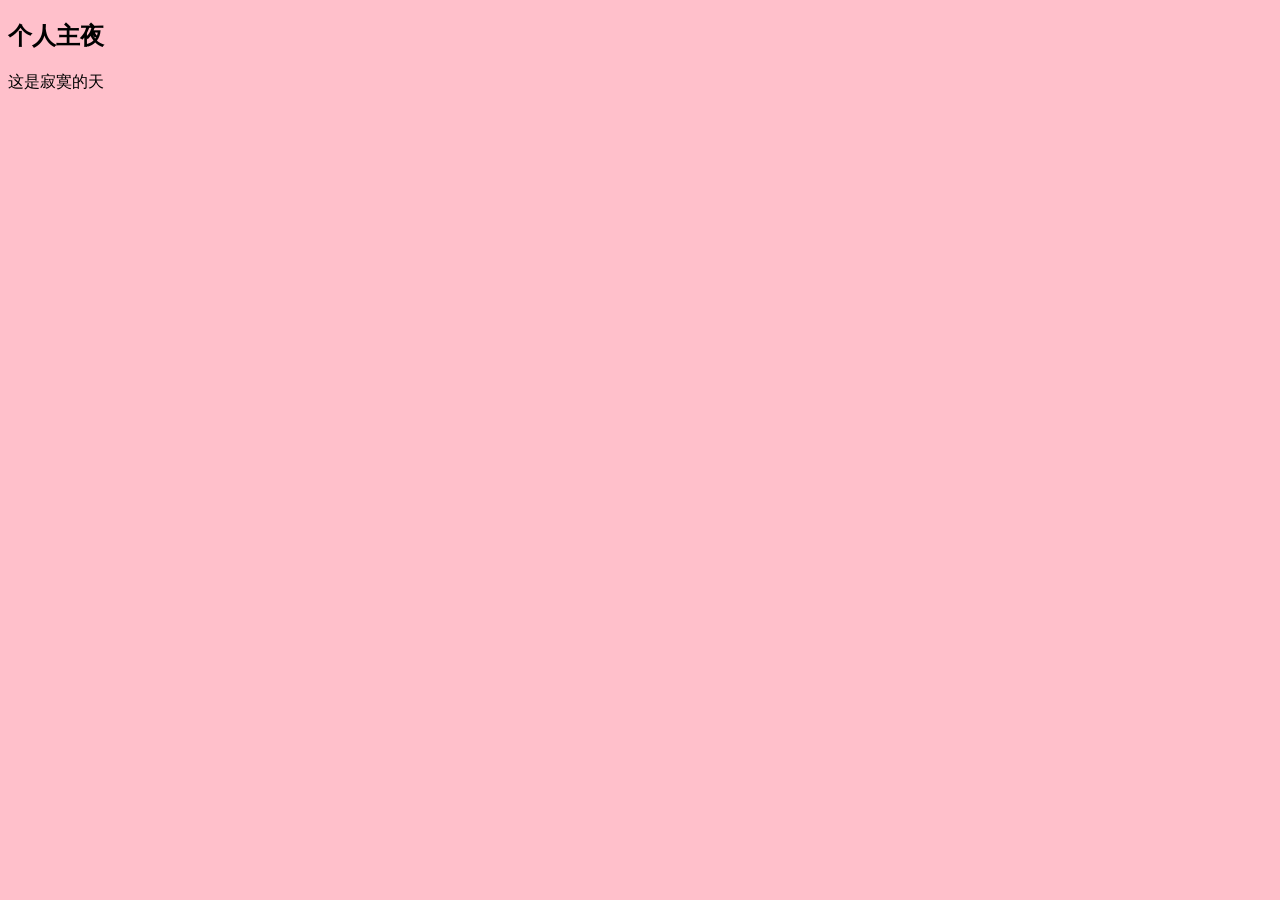
==== index.html @ 7aca1d99 "新建index" ====
<!DOCTYPE html>
<html lang="en">
<head>
    <meta charset="UTF-8">
    <meta name="viewport" content="width=device-width, initial-scale=1.0">
    <meta http-equiv="X-UA-Compatible" content="ie=edge">
    <title>Document</title>
    <style>
    body{
        background-color: pink;
    }
    </style>
</head>
<body>
    <h2>个人主夜</h2>
    <p>这是寂寞的天</p>
</body>
</html>
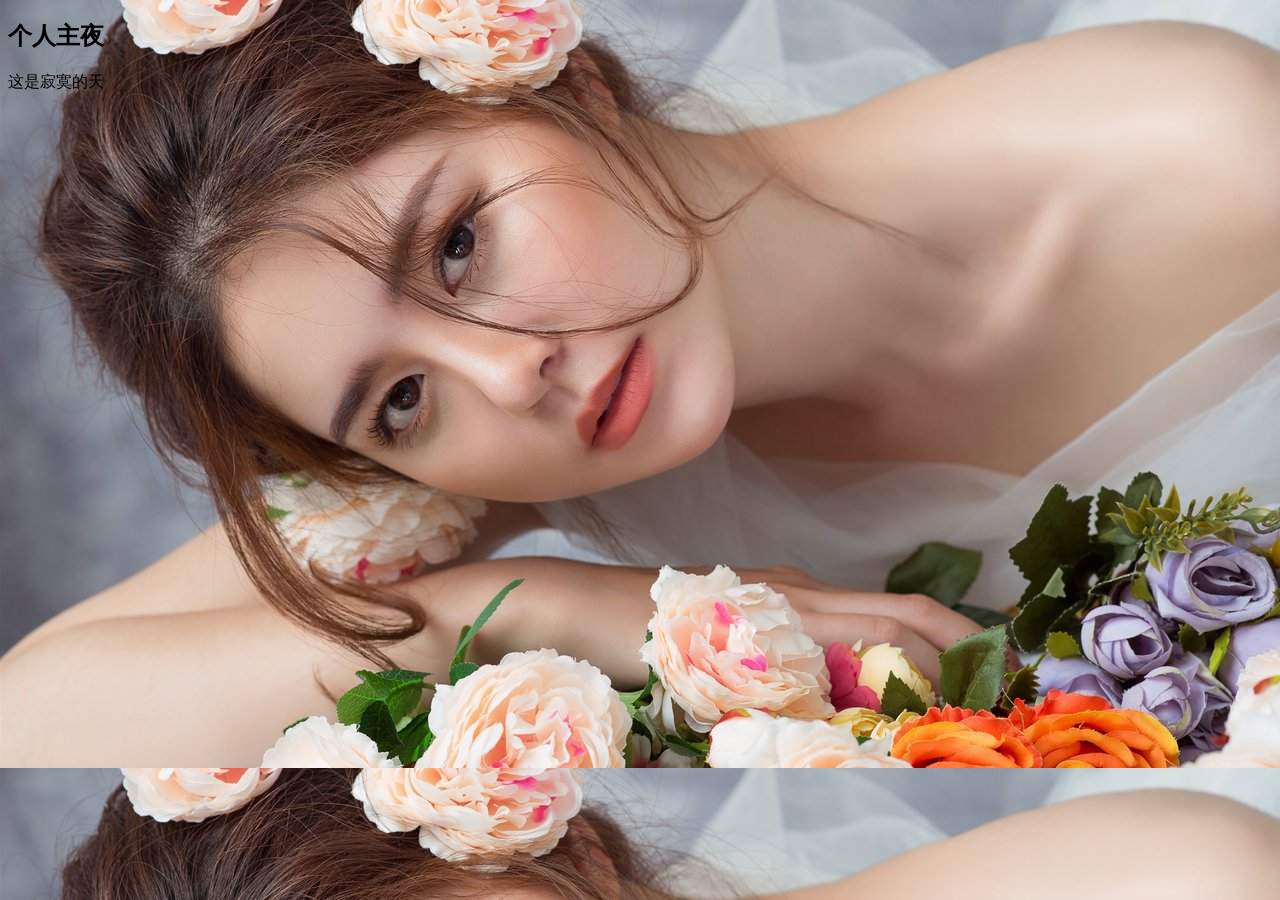
==== commit 5ea1626e: "更改主页背景" ====
--- a/index.html
+++ b/index.html
@@ -8,7 +8,7 @@
     <title>Document</title>
     <style>
     body{
-        background-color: pink;
+        background-image: url("./img/12.jpg");
     }
     </style>
 </head>
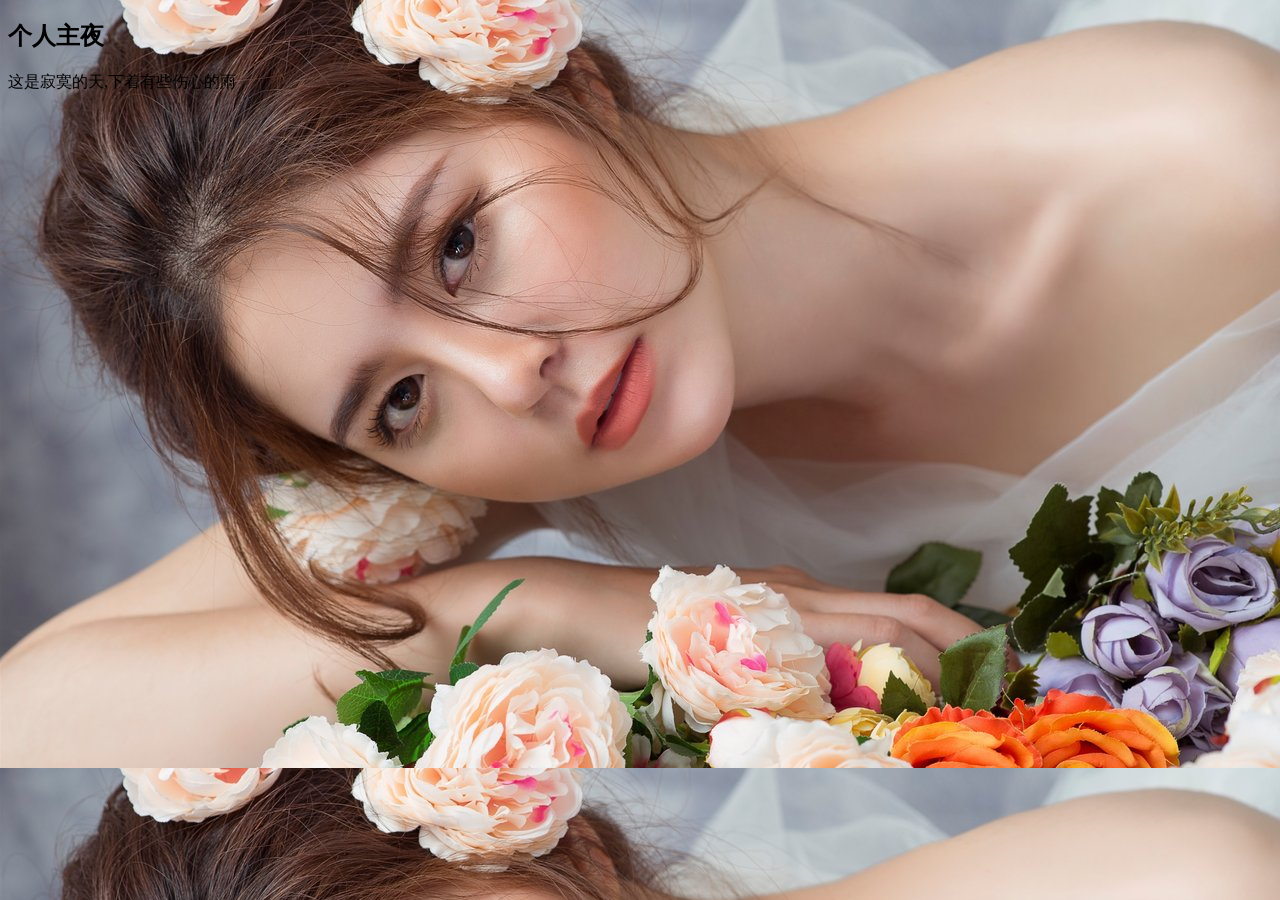
==== commit 388f583e: "新增个性签名" ====
--- a/index.html
+++ b/index.html
@@ -14,6 +14,6 @@
 </head>
 <body>
     <h2>个人主夜</h2>
-    <p>这是寂寞的天</p>
+    <p>这是寂寞的天,下着有些伤心的雨</p>
 </body>
 </html>
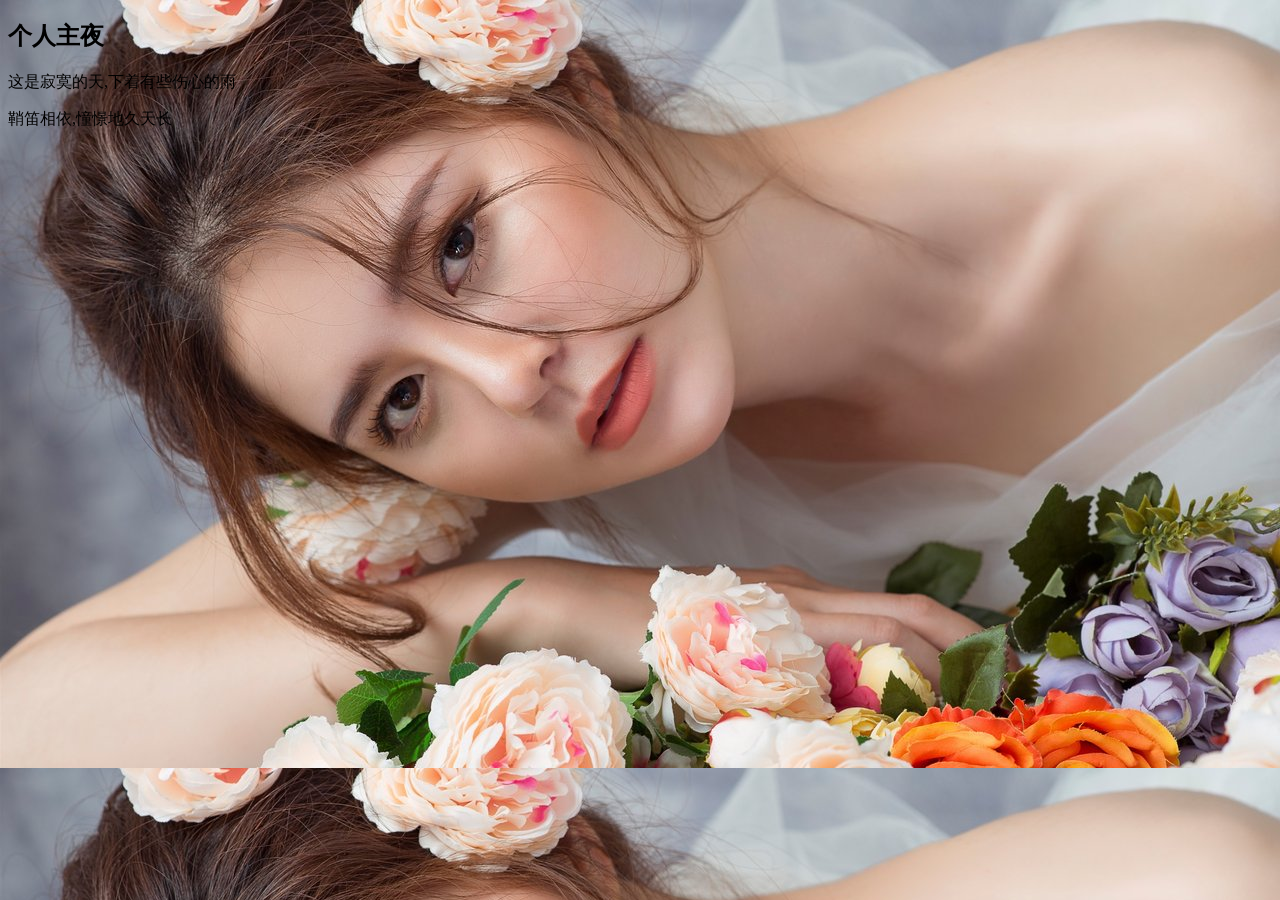
==== commit a4c9539f: "誓言" ====
--- a/index.html
+++ b/index.html
@@ -15,5 +15,6 @@
 <body>
     <h2>个人主夜</h2>
     <p>这是寂寞的天,下着有些伤心的雨</p>
+    <p>鞘笛相依,憧憬地久天长</p>
 </body>
 </html>
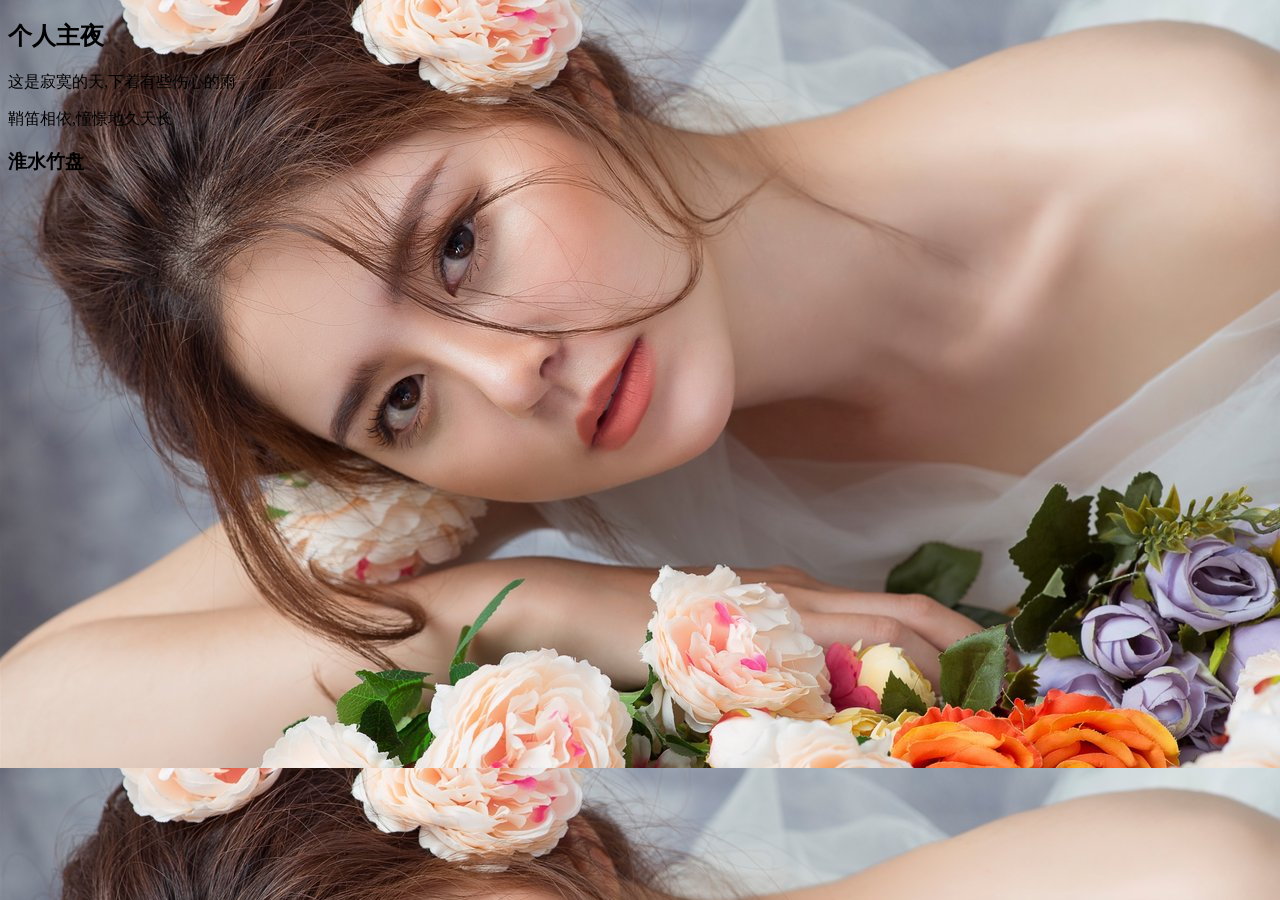
==== commit 6cfc99d1: "新增h3" ====
--- a/index.html
+++ b/index.html
@@ -16,5 +16,6 @@
     <h2>个人主夜</h2>
     <p>这是寂寞的天,下着有些伤心的雨</p>
     <p>鞘笛相依,憧憬地久天长</p>
+    <h3>淮水竹盘</h3>
 </body>
 </html>
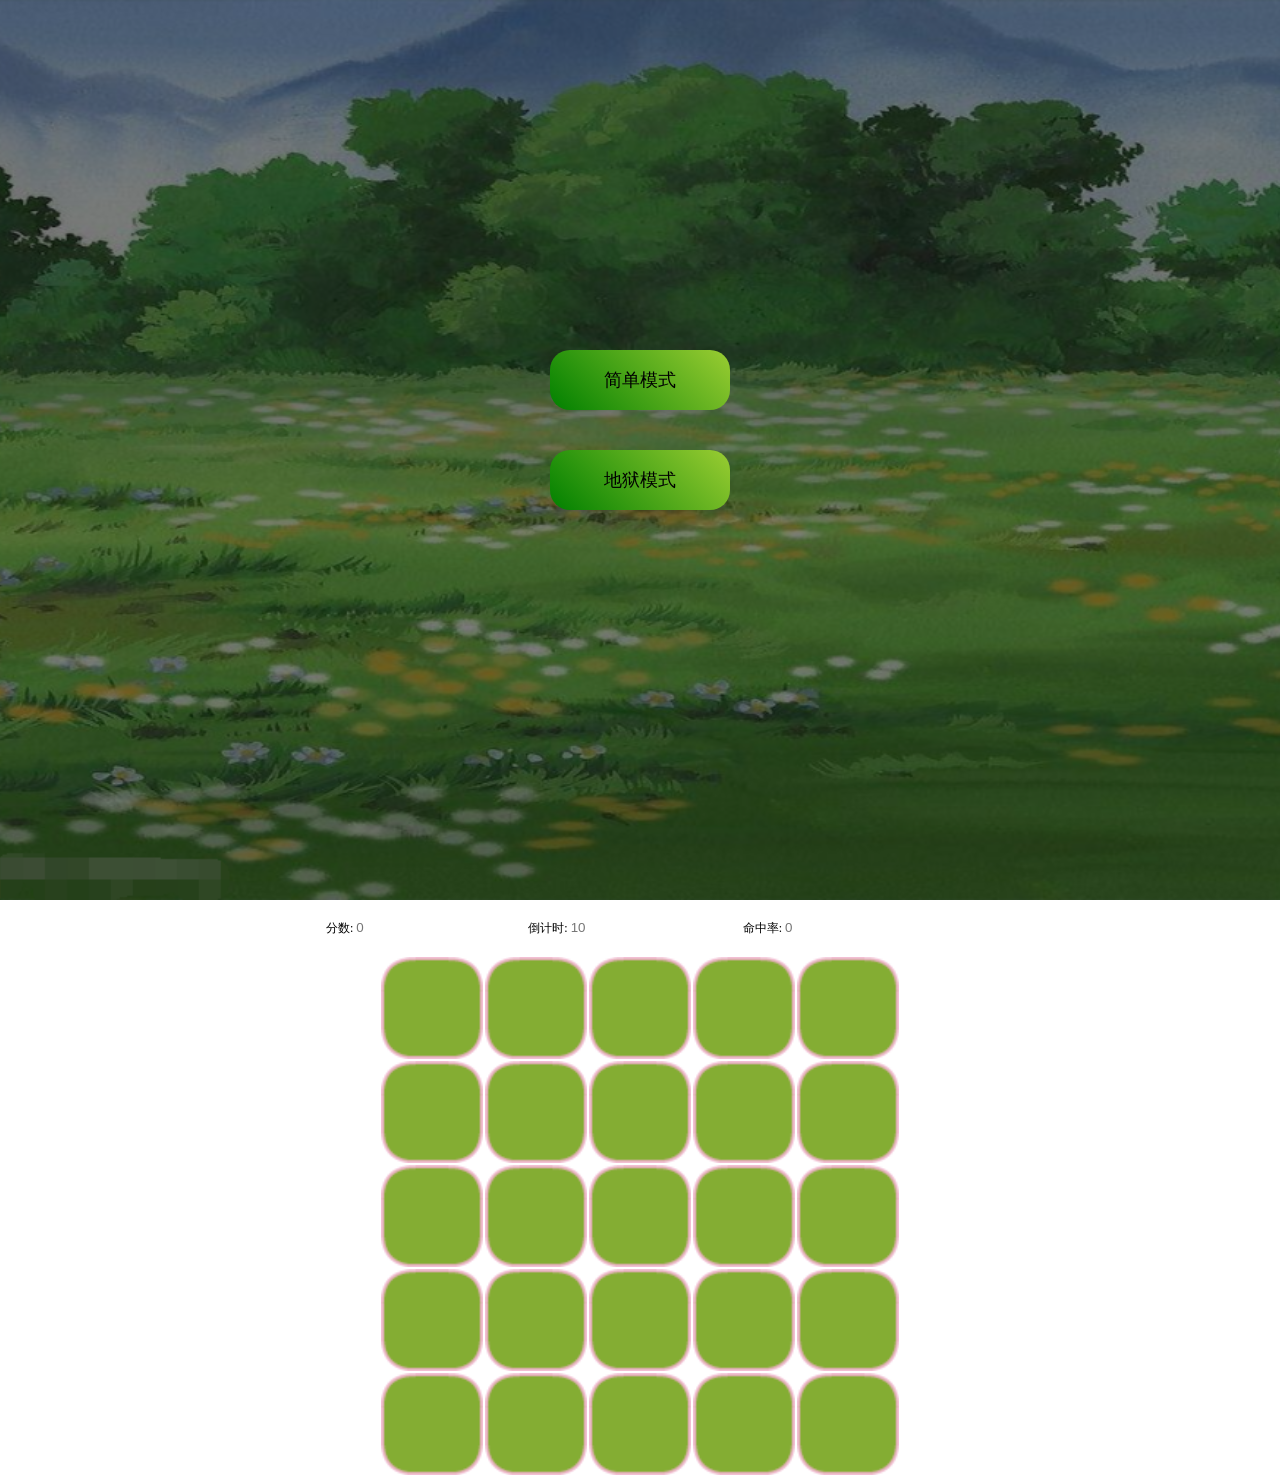
==== commit 9a131d91: "新增index" ====
--- a/index.html
+++ b/index.html
@@ -1,21 +1,70 @@
-
 <!DOCTYPE html>
 <html lang="en">
+
 <head>
     <meta charset="UTF-8">
     <meta name="viewport" content="width=device-width, initial-scale=1.0">
     <meta http-equiv="X-UA-Compatible" content="ie=edge">
     <title>Document</title>
-    <style>
-    body{
-        background-image: url("./img/12.jpg");
-    }
-    </style>
+    <link rel="stylesheet" href="./css/index.css">
 </head>
+
 <body>
-    <h2>个人主夜</h2>
-    <p>这是寂寞的天,下着有些伤心的雨</p>
-    <p>鞘笛相依,憧憬地久天长</p>
-    <h3>淮水竹盘</h3>
+
+    <div class="cover">
+        <input type="button" value="简单模式" id="easy">
+        <input type="button" value="地狱模式" id="hard">
+    </div>
+
+    <div class="news">
+        分数:
+        <input type="text" placeholder="0" id="grade">
+        倒计时:
+        <input type="text" placeholder="10" id="revertime">
+        命中率:
+        <input type="text" placeholder="0" id="minzl">
+
+    </div>
+
+    <table>
+        <tr>
+            <td></td>
+            <td></td>
+            <td></td>
+            <td></td>
+            <td></td>
+        </tr>
+        <tr>
+            <td></td>
+            <td></td>
+            <td></td>
+            <td></td>
+            <td></td>
+        </tr>
+        <tr>
+            <td></td>
+            <td></td>
+            <td></td>
+            <td></td>
+            <td></td>
+        </tr>
+        <tr>
+            <td></td>
+            <td></td>
+            <td></td>
+            <td></td>
+            <td></td>
+        </tr>
+        <tr>
+            <td></td>
+            <td></td>
+            <td></td>
+            <td></td>
+            <td></td>
+        </tr>
+    </table>
+
+    <script src="./js/index.js"></script>
 </body>
+
 </html>
--- a/css/index.css
+++ b/css/index.css
@@ -0,0 +1,112 @@
+body,
+div,
+span,
+p,
+ul,
+li,
+a,
+img,
+input,
+h1,
+h2,
+h3,
+h4,
+h5,
+h6,
+strong,
+del,
+i {
+  margin: 0;
+  padding: 0;
+  box-sizing: border-box;
+}
+img {
+  vertical-align: middle;
+  border: none;
+}
+input {
+  border: none;
+  outline: none;
+}
+a {
+  text-decoration: none;
+  color: #000;
+}
+i {
+  font-style: normal;
+}
+li {
+  list-style: none;
+}
+body {
+  font: 12px/100% "微软雅黑";
+}
+.clearfix::after {
+  content: ".";
+  clear: both;
+  display: block;
+  height: 0;
+  visibility: hidden;
+}
+.clearfix {
+  *zoom: 1;
+}
+
+html,
+body{
+    height: 100%;
+}
+
+body{
+   
+    background: url("../img/bg.png") no-repeat center/cover;
+    overflow: hidden;
+}
+
+.news{
+    margin-top: 20px;
+    text-align: center;
+}
+
+table{
+
+    margin: 20px auto 0;
+    cursor: url("../img/chuizi.png"),auto;
+    
+}
+td{
+    height: 100px;
+    width: 100px;
+    background: url("../img/overBg.png") no-repeat center/cover;
+}
+
+.cover{
+    width: 100%;
+    height: 100%;
+    background: rgba(0, 0, 0, 0.5);
+}
+
+.cover input{
+    position: absolute;
+    background:linear-gradient(45deg, green, yellowgreen);
+    width: 180px;
+    height: 60px;
+    border-radius: 20px;
+    left: 50%;
+    top: 50%;
+    margin-left: -90px;
+    margin-top: -100px;
+    font-size: 18px;
+
+}
+
+.cover #hard{
+    margin-top: 0;
+}
+
+img{
+    width: 80px;
+    height: 80px;
+    display: block;
+    margin: 0 auto;
+}
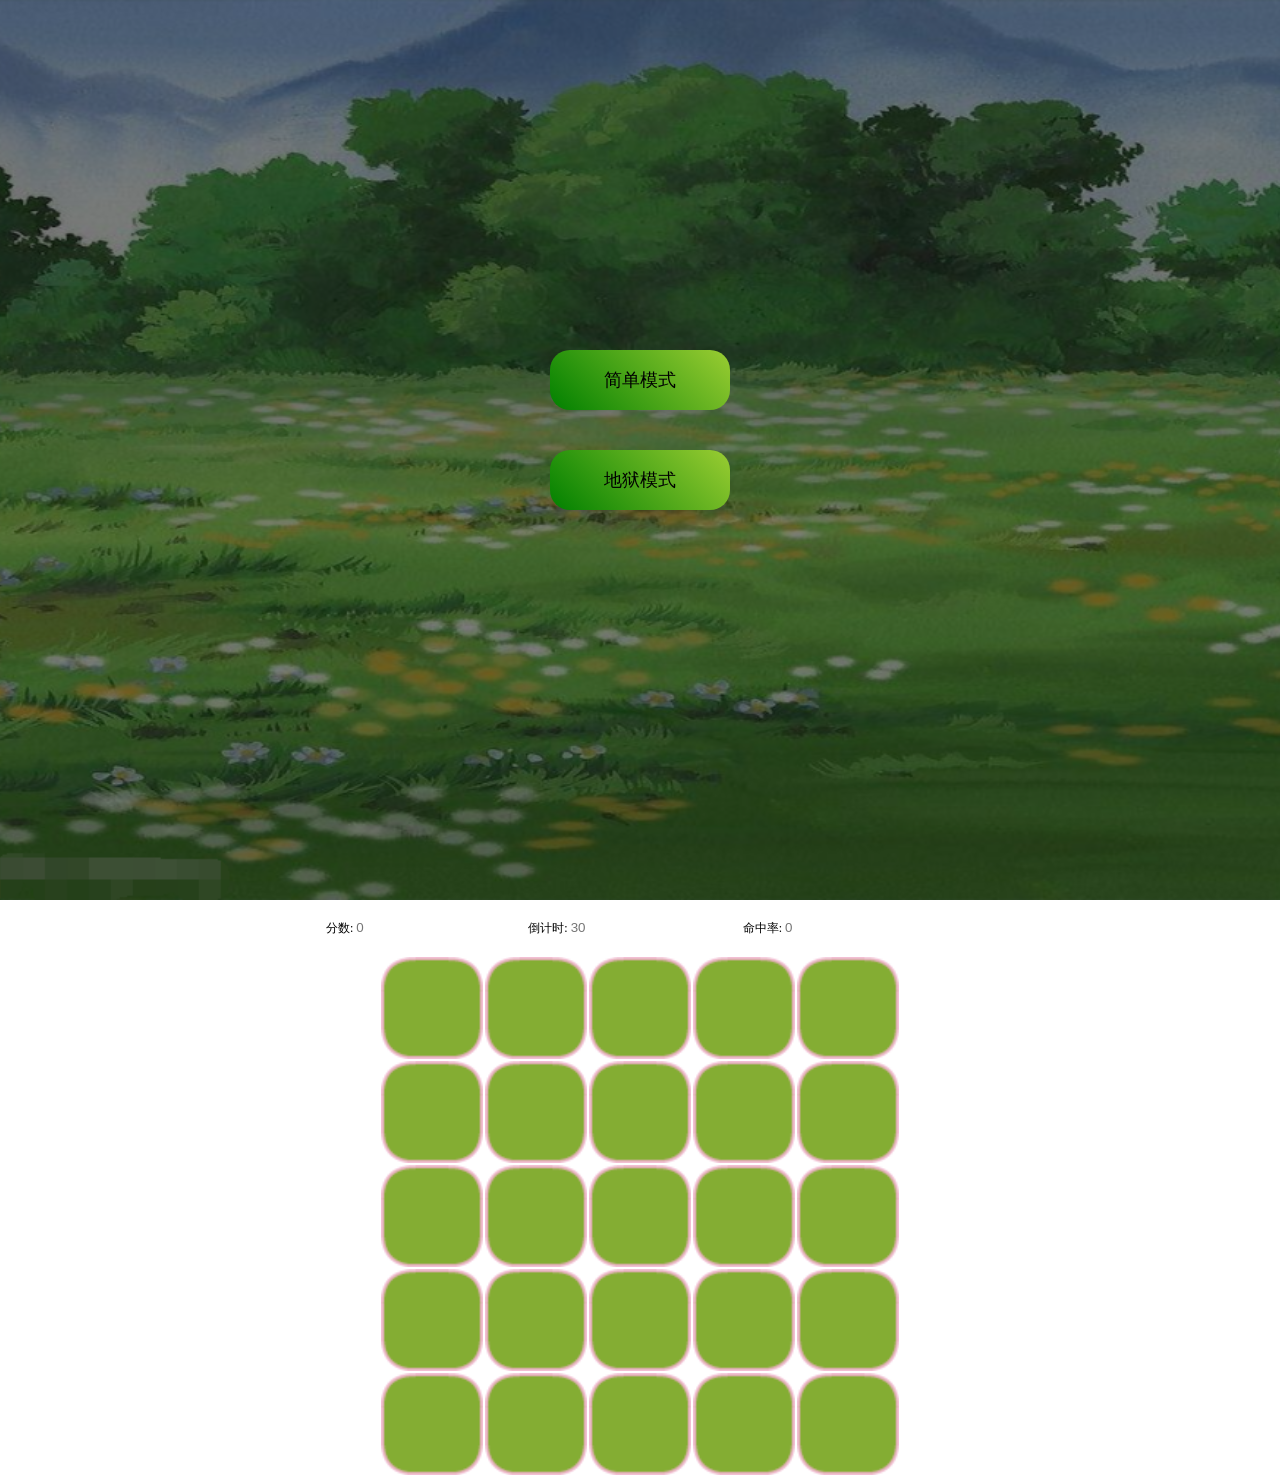
==== commit e6e0509f: "修改了倒计时" ====
--- a/index.html
+++ b/index.html
@@ -20,7 +20,7 @@
         分数:
         <input type="text" placeholder="0" id="grade">
         倒计时:
-        <input type="text" placeholder="10" id="revertime">
+        <input type="text" placeholder="30" id="revertime">
         命中率:
         <input type="text" placeholder="0" id="minzl">
 
